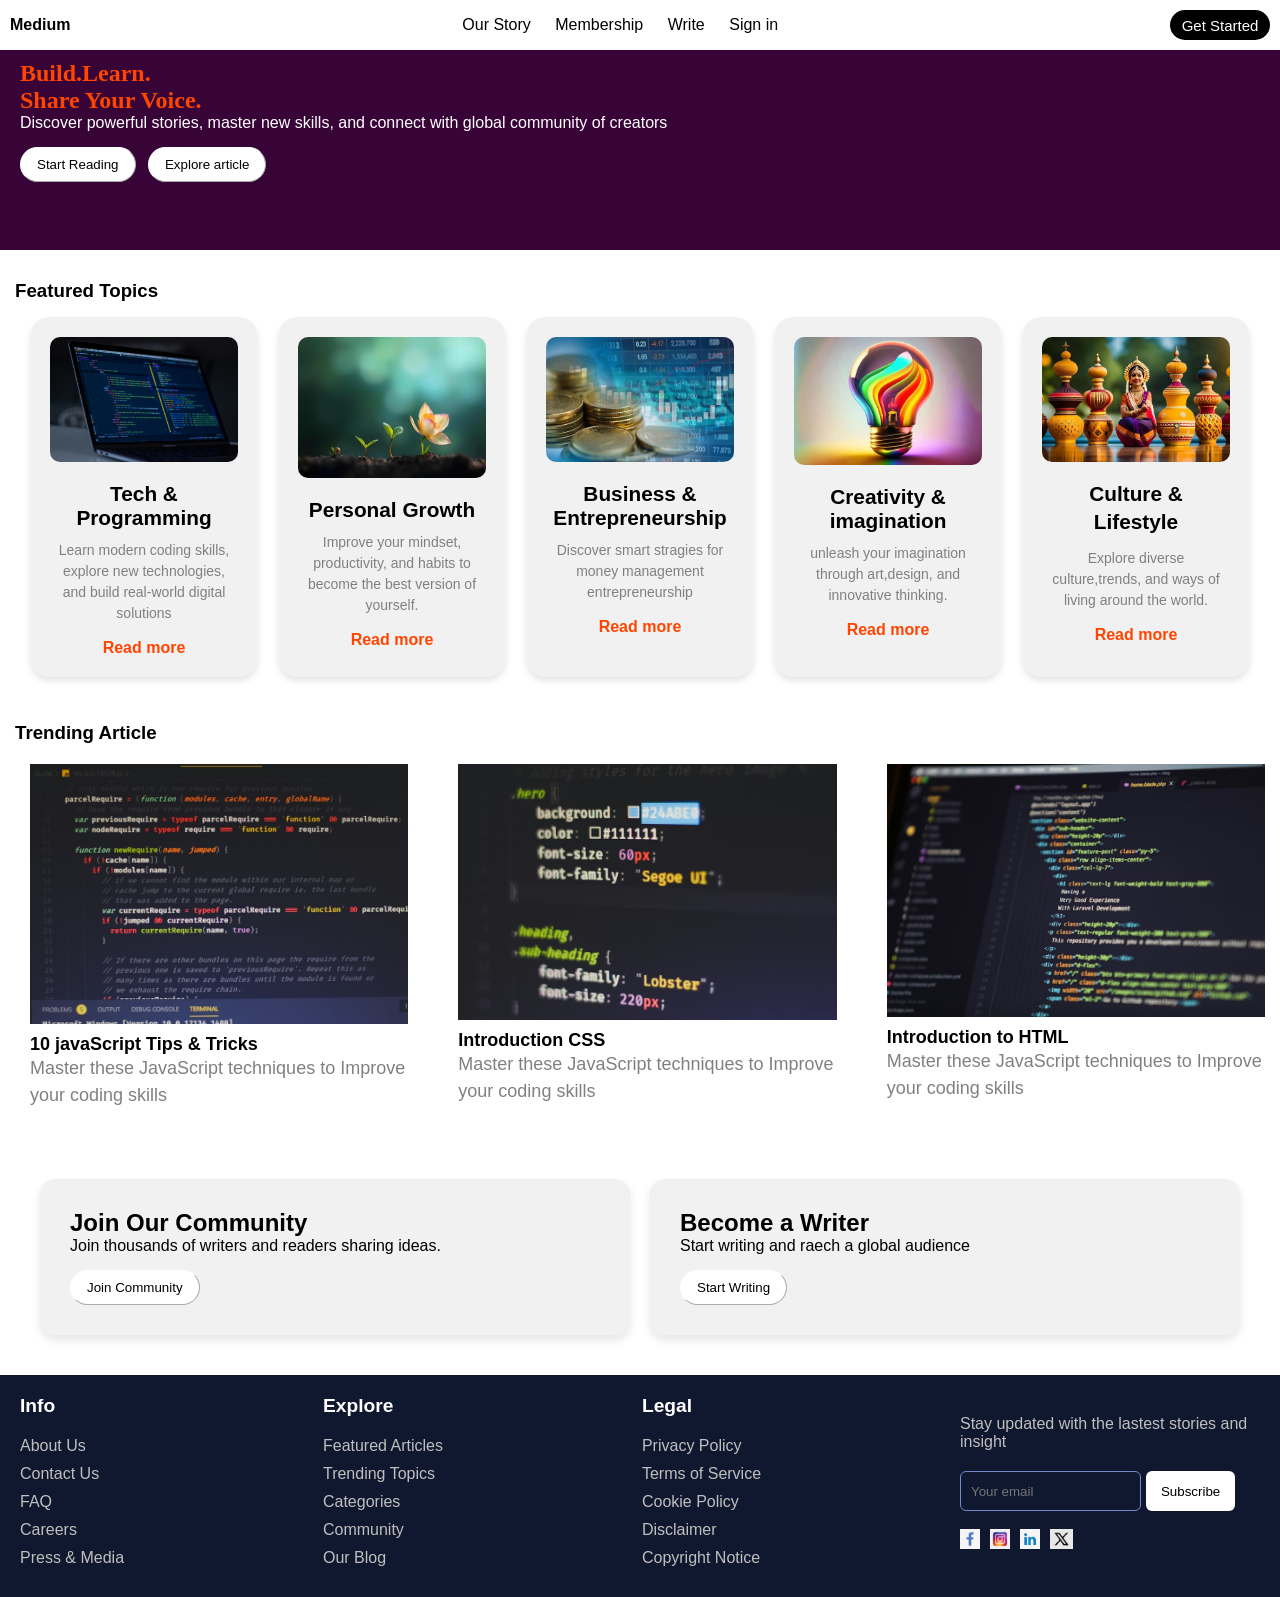
==== index.html @ 9b6be411 "Rename project1.html to index.html" ====
<html lang="en">
<head>
  <meta charset="UTF-8">
  <meta name="viewport" content="width=device-width, initial-scale=1.0">
  <title>Modern Platform</title>
  
  <link rel="stylesheet" href="project1.css">

</head>
<body>

  
  <!--NAVBAR-->
  <header class="navbar">
    <div class="logo">Medium</div>
    <nav>
      <a href="our story"> Our Story</a>
      <a href="membership">Membership</a>
      <a href="write">Write</a>
      <a href="sign in">Sign in</a>
    </nav>
    <button class="btn-outline">
        Get Started
    </button>
  </header>

  <!--HERO-->
  <section class="hero">
    <div class="hero-text">
      <h1>Build.Learn. <br>Share Your Voice.</h1>
      <p>Discover powerful stories, master new skills, and connect with global community of creators</p>
      <div class="buttons">
        <button class="btn-primary">Start Reading</button>
        <button class="btn-primary">Explore article</button>
      </div>
    </div>
  </section>

  <!--FEATURED TOPICS-->
  <main class="main">
    <h3 class="head">Featured Topics</h3>
    <section class="featured-topics">
        <div class="topics-container">
          <div class="topic-card">
            <img src="image/photo-1555066931-4365d14bab8c.jpeg" alt="">
            <h3>Tech & Programming</h3>
            <p>Learn modern coding skills, explore
              new technologies, and build real-world digital solutions
            </p>
            <a href="#">Read more</a>
          </div>

          <div class="topic-card">
            <img src="image/pg 1.jpg" alt="">
            <h3>Personal Growth</h3>
            <p>Improve your mindset, productivity, and habits to become
              the best version of yourself.
            </p>
            <a href="#">Read more</a>
          </div>

          <div class="topic-card">
            <img src="image/b1.jpg" alt="">
            <h3>Business & Entrepreneurship</h3>
            <p> Discover smart stragies for money management
                entrepreneurship
            </p>
            <a href="#">Read more</a>
          </div>

          <div class="topic-card">
            <img src="image/cr3.jpg" alt="">
            <h3> Creativity & imagination</h3>
            <p>unleash your imagination through art,design,
              and innovative thinking.
            </p>
            <a href="#">Read more</a>
          </div>

          <div class="topic-card">
            <img src="image/culture 1.jpg" alt="">
            <h3>Culture & <p>Lifestyle</p></h3>
            <p>Explore diverse culture,trends, and ways of living
              around the world.
            </p>
            <a href="#">Read more</a>
          </div>

          
        </div>
      </section>

      <!--TRENDING-->
      <h3 class="head">Trending Article</h3>
      <section class="articulate">
        <div class="articles">
          <div class="article">
            <img src="image/js.avif" alt="">
            <a class="next"href="">10 javaScript Tips & Tricks</a>
            <p>Master these JavaScript techniques to Improve
              your coding skills
            </p>
          </div>
        </div>

        <div class="articles">
          <div class="article">
            <img src="image/Css.avif" alt="">
            <a class="next"href="">Introduction CSS</a>
            <p>Master these JavaScript techniques to Improve
              your coding skills
            </p>
          </div>
        </div>

        <div class="articles">
          <div class="article">
            <img src="image/html.avif" alt="">
            <a class="next"href="">Introduction to HTML</a>
            <p>Master these JavaScript techniques to Improve
              your coding skills
            </p>
          </div>
        </div>
      </section>

      <!--COMMUNITY-->
      <section class="community">
        <div class="community-box">
          <h2>Join Our Community</h2>
          <P>Join thousands of writers and
            readers sharing ideas.</P>
            <button class="btn-primary"> Join Community</button>
        </div>

        <div class="community-box">
          <h2>Become a Writer</h2>
          <p>Start writing and raech a global audience</p>
          <button class="btn-primary">Start Writing</button>
        </div>
      </section>
  </main>

  <!--FOOTER 1-->
  <section class="footer">
    <div class="footer-row">
          <div class="footer-col">
            <h4>Info</h4>
            <ul class="links">
              <li><a href="#">About Us</a></li>
              <li><a href="#">Contact Us</a></li>
              <li><a href="#">FAQ</a></li>
              <li><a href="#">Careers</a></li>
              <li><a href="#">Press & Media</a></li>
            </ul>
          </div>

        <div class="footer-col">
          <h4>Explore</h4>
          <ul class="links">
           <li><a href="#">Featured Articles</a></li>
            <li><a href="#">Trending Topics</a></li>
            <li><a href="#">Categories</a></li>
            <li><a href="#">Community</a></li>
            <li><a href="#">Our Blog</a></li>
          </ul>
        </div>

        <div class="footer-col">
          <h4>Legal</h4>
          <ul class="links">
            <li><a href="#">Privacy Policy</a></li>
            <li><a href="#">Terms of Service</a></li>
            <li><a href="#">Cookie Policy</a></li>
            <li><a href="#">Disclaimer</a></li>
            <li><a href="#">Copyright Notice</a></li>
          </ul>
        </div>

        <div class="footer-col">
            <p>Stay updated with the lastest stories and
            insight
          </p>
          <form action="#">
            <input class="input" type="text" placeholder="Your email">
            <button class="button" type="submit">Subscribe</button>
          </form> 
          <div class="icons">
            <img src="image/Facebook.png" alt="">
            <img src="image/insta.png" alt="">
            <img src="image/LinkedIn.png" alt="">
            <img src="image/X.png" alt="">
          </div>
        </div>
    </div>
  </section>

</body>
</html>
---- project1.css ----
*{
  padding: 0;
  margin: 0;
  font-family: Arial, sans-serif;
  box-sizing: border-box;
}
body{
  background-color: white;
}

/* NAVBAR */
.navbar{
  display: flex;
  justify-content: space-between;
  background-color:  white;
  padding: 10px;
  align-items: center;
}
.navbar nav a{
  margin: 10px;
  text-decoration: none;
  color: black;
 
}
.logo{
  font-weight: bold;
}

/* HERO */
.hero{
  display: flex;
  justify-content: space-between;
  padding-left: 20px;
  padding-top: 10px;
  background-color:  rgb(56, 4, 56);
  height: 200px
}
.hero-text h1{
  color: orangered;
  font-family: 'Times New Roman', Times, serif;
}
.hero-text p{
  color: white;
}


/* BUTTON */
.btn-outline{
 background-color: black;
 color: white;
 border: none;
 border-radius: 40px;
 cursor: pointer;
 height: 30px;
 width: 100px;
 font-size: 15px;
 padding:  5px;
 vertical-align: top;
 transition: box-shadow 0.15s 
}
.btn-outline:active{
  opacity: 0.5;
}
.btn-outline:hover{
  box-shadow:  5px  5px  5px rgba(0, 0, 0, 0.15);
}
.btn-primary{
  margin-top: 15px;
  background-color: white;
  color: black;
  border-radius: 100px;
  border-color: white;
  border-width: 1px;
  padding-top: 9px;
  padding-bottom: 9px;
  padding-left: 16px;
  padding-right: 16px; 
  cursor: pointer;
  margin-right: 8px;
  vertical-align: top;
  transition: backgroud-color 0.15s,color 0.15s
} 
.btn-primary:hover{
  background-color: black;
  color: white;
}
.btn-primary:active{
  opacity: 0.7;
}

/*TOPICS*/
*{
  margin: 0;
  padding: 0;
  box-sizing: border-box;
}
.head{
  margin-top: 30px;
  margin-left: 15px;
  font-family: 'Segoe UI', Tahoma, Geneva, Verdana, sans-serif;
}
.featured-topics{
  padding: 15px 30px;
  background-color: white;
  text-align: center;
}

.topics-container{
  display: grid;
  grid-template-columns: repeat(5,1fr);
  gap: 20px;
  justify-content: center;
}
.topic-card{
  background-color: rgb(241, 241, 241);
  padding: 20px;
  border-radius: 20px;
  text-align: center;
   box-shadow: 0 4px 6px rgba(0, 0, 0, 0.1);
  transition: all 0.3s ease-in-out;
  width: 100%;
  height: 100%;
  max-width: 320px;
}
.topic-card img{
  width: 100%;
  border-radius: 10px;
  height: auto;
  margin-bottom: 20px;
}
.topic-card h3{
  font-size: 1.3rem;
  margin-bottom: 10px;
  font-weight: bold;
  color: black;
}
.topic-card h3 p{
   font-size: 1.3rem;
  margin-bottom: 10px;
  font-weight: bold;
  color: black;
}
.topics-container p{
  font-size: 14px;
  margin-bottom: 15px;
  line-height: 1.5;
  color: gray;
}
.topic-card a{
  color: orangered;
  text-decoration: none;
  font-weight: bold;
  transition: color 0.3s ease;
}
.topic-card a:hover{
  color: black
}
.topic-card:hover{
  box-shadow: 0 6px 12px rgba( 0, 0, 0, 0.15);
  transform: translate(-5px)
}
/*TRENDING*/
.articulate{
  padding-top: 5px;
  padding-left: 15px;
  display: grid;
  grid-template-columns:  1fr 1fr 1fr ;
  gap: 20px;
}
.article{
  background-color: white;
  padding: 15px;
  border-radius: 20px;
  flex: 1;
}
.article img{
  width: 100%;
  padding-bottom: 10px;
}
.next{
  text-decoration: none;
  font-weight: bold;
  color: black;
  font-family: Arial, Helvetica, sans-serif;
  font-size: 18px;
  transition: 0.5s;
}
.next:hover{
  color: #0e1a3b;
}
.article p{
  font-size: 18px;
  margin-bottom: 15px;
  line-height: 1.5;
  color: gray;
}

/*Community*/
.community{
  display: flex;
  gap: 20px;
  padding: 40px;
  background-color: white;
}
.community-box{
  background: rgb(241, 241, 241);
  padding: 30px;
  border-radius: 15px;
  flex: 1;
  z-index: 1;
  box-shadow: 0 5px 10px rgba(0, 0, 0, 0.1)
}

/*FOOTER*/
.footer{
  position: absolute;
  width: 100%;
  background-color: #10182f;
  
}
.footer .footer-row{
  display: flex;
  flex-wrap: wrap;
  justify-content: space-between;
  gap: 3.5rem;
  padding: 20px;
}
.footer-col h4{
  color: #fff;
  font-size: 1.2rem;
  font-weight: 400px;
}
.links{
  margin-top: 20px;
}
.links li{
  list-style: none;
  margin-bottom: 10px;
}
.links li a{
  text-decoration: none;
  color: #bfbfbf;
}
.links li a:hover{
  color: #fff;
}
.footer-col p{
  margin: 20px 0;
  color: #bfbfbf;
  max-width: 300px;
}
.footer-col form{
  display: flex;
  gap: 5px;
}
.footer-col input{
  height: 40px;
  border-radius: 6px;
  background: none;
  max-width: 100%;
  outline: none;
  border: 1px solid #7489c6;
  caret-color: #fff;
  padding-left: 10px;
}
.input{
  color: white;
}
.button{
  background-color: #fff;
  outline: none;
  border: none;
  border-radius: 6px;
  padding: 10px 15px; 
  cursor: pointer;
  font-weight: 500px;
  transition: 0.2s ease;
}
.button:hover{
  background-color: #cecccc;
}
.icons{
  display: flex;
  margin-top: 18px;
  gap: 10px;
  cursor: Pointer;
}
.icons img{
  height: 20px;
}


            /*MEDIA QUERY*/
 /*for footer*/  
 @media (max-width: 768px){
  .footer{
    position: relative;
    bottom: 0;
    left: 0;
    transform: none;
    width: 100%;
    border-radius: 0;
  }
  .footer .footer-row{
    padding: 20px;
    gap: 1rem;
  }
  .footer-col form{
    display: block;
  }
  .footer-col form button{
    margin: 10px 0 0 0;
  }
 } 
 
 /*community*/
 @media(max-width:768px){
  .community{
    display: block;
  }
  .community-box{
    margin: 20px;
  }
 }
 /*Trending*/
 @media(max-width: 768px){
  .articlulate{
    grid-template-columns: 1fr;
  }
 }

 /*Featured Topics*/
 @media(max-width:768px){
  .topics-container{
    grid-template-columns: repeat(2, 1fr)
  }
 }
 @media(max-width:480px){
  .topics-container{
    grid-template-columns: repeat(1, 1fr)
  }
 }

 /* top*/
 @media screen and (max-width:768px){
  .navbar{
    flex-direction: column;
    align-items: center;
    gap: 10px;
  }
  .navbar a{
    flex-direction: column;
    gap: 10px;
  }

  .hero{
    padding: 30px 15px;
    text-align: center;
  }
  .hero h1{
    font-size: 1.8rem;
    line-height: 1.3;
  }
  .hero p{
    font-size: 0.95rem;
  }
  .buttons{
    display: flex;
    flex-direction: column;
    gap: 10px;
  }
  .btn-primary{
    width: 100%;
  }
 }
 @media screen and (max-width:480px){
  .hero h1{
    font-size: 1.5rem;
  }
  .hero p{
    font-size: 0.9rem
  }
 }
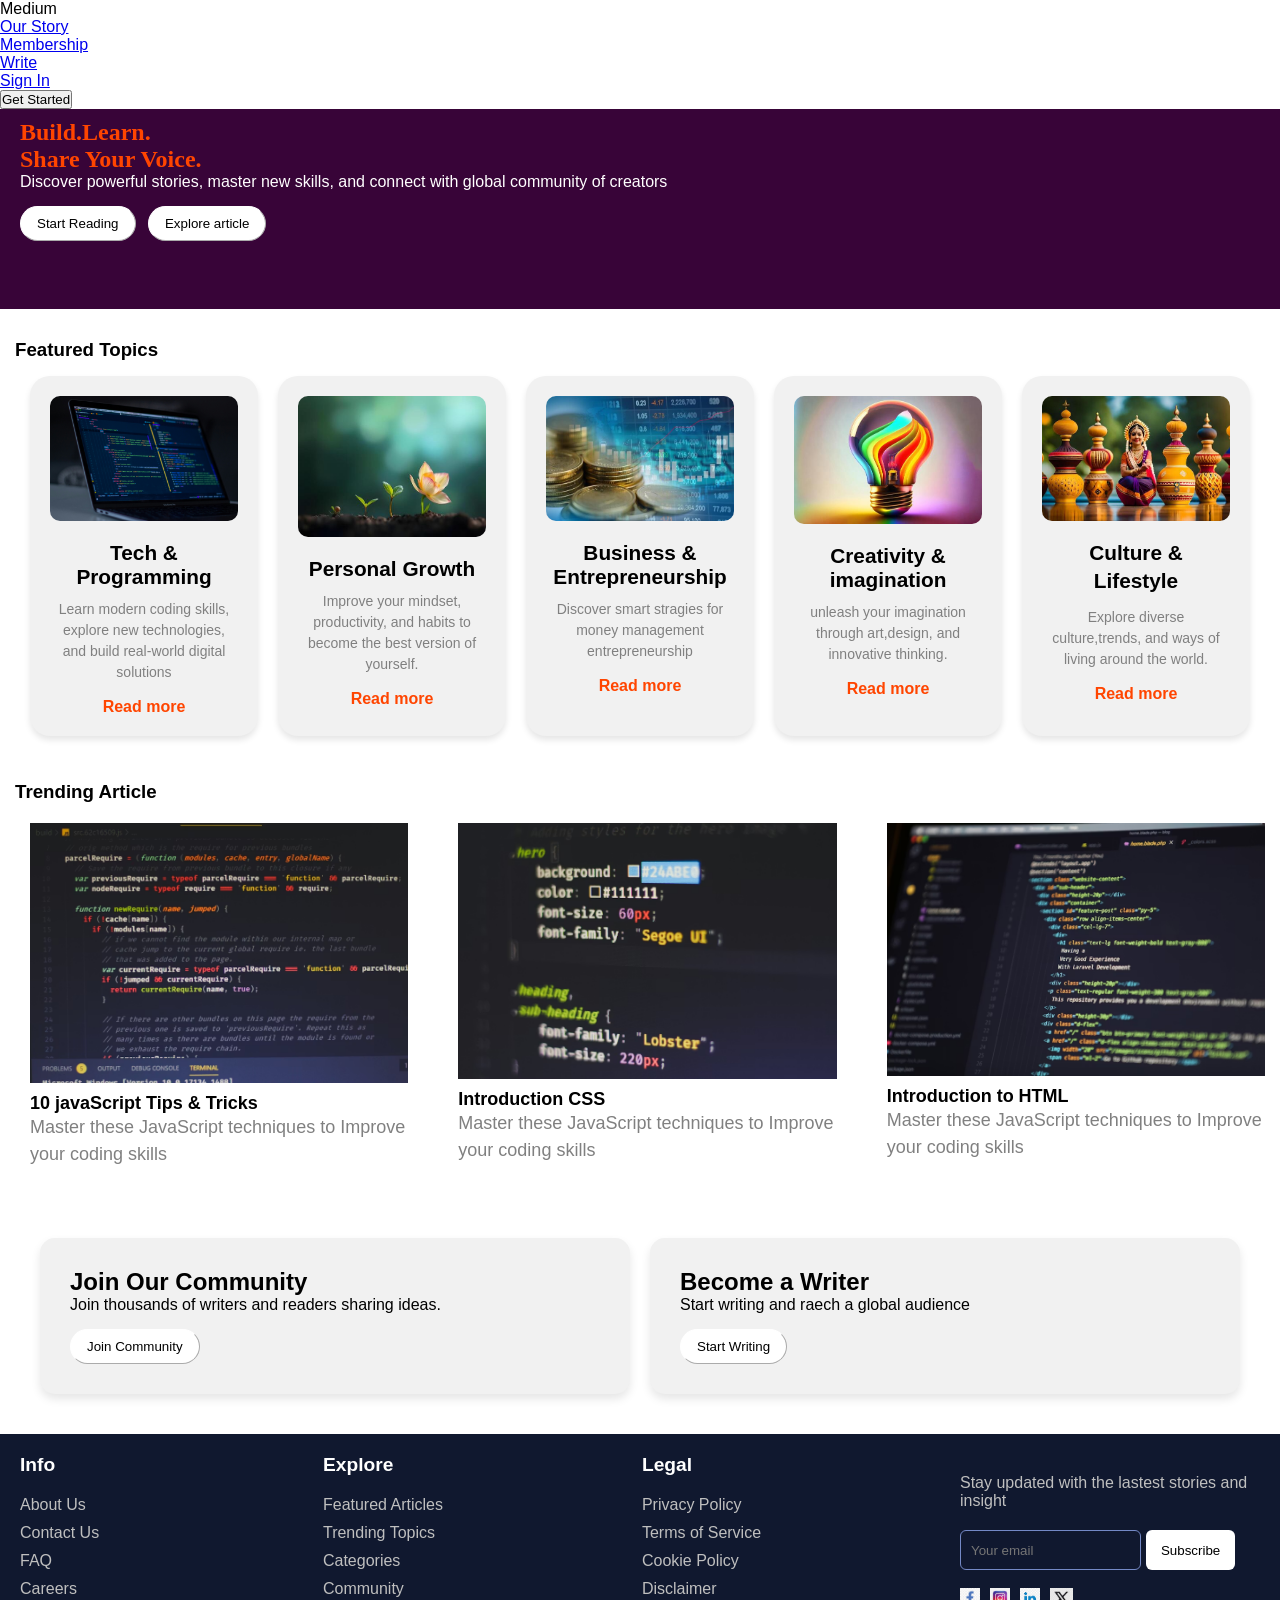
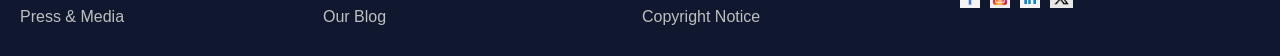
==== commit ea2cc69d: "Update index.html" ====
--- a/index.html
+++ b/index.html
@@ -8,20 +8,18 @@
 
 </head>
 <body>
-
-  
   <!--NAVBAR-->
-  <header class="navbar">
-    <div class="logo">Medium</div>
+  <header>
     <nav>
-      <a href="our story"> Our Story</a>
-      <a href="membership">Membership</a>
-      <a href="write">Write</a>
-      <a href="sign in">Sign in</a>
+      <div class="logos">Medium</div>
+      <ul class="nav-links">
+        <li><a href="#">Our Story</a></li>
+        <li><a href="#">Membership</a></li>
+        <li><a href="#">Write</a></li>
+        <li><a href="#">Sign In</a></li>
+        <button class="btn">Get Started</button>
+      </ul>
     </nav>
-    <button class="btn-outline">
-        Get Started
-    </button>
   </header>
 
   <!--HERO-->
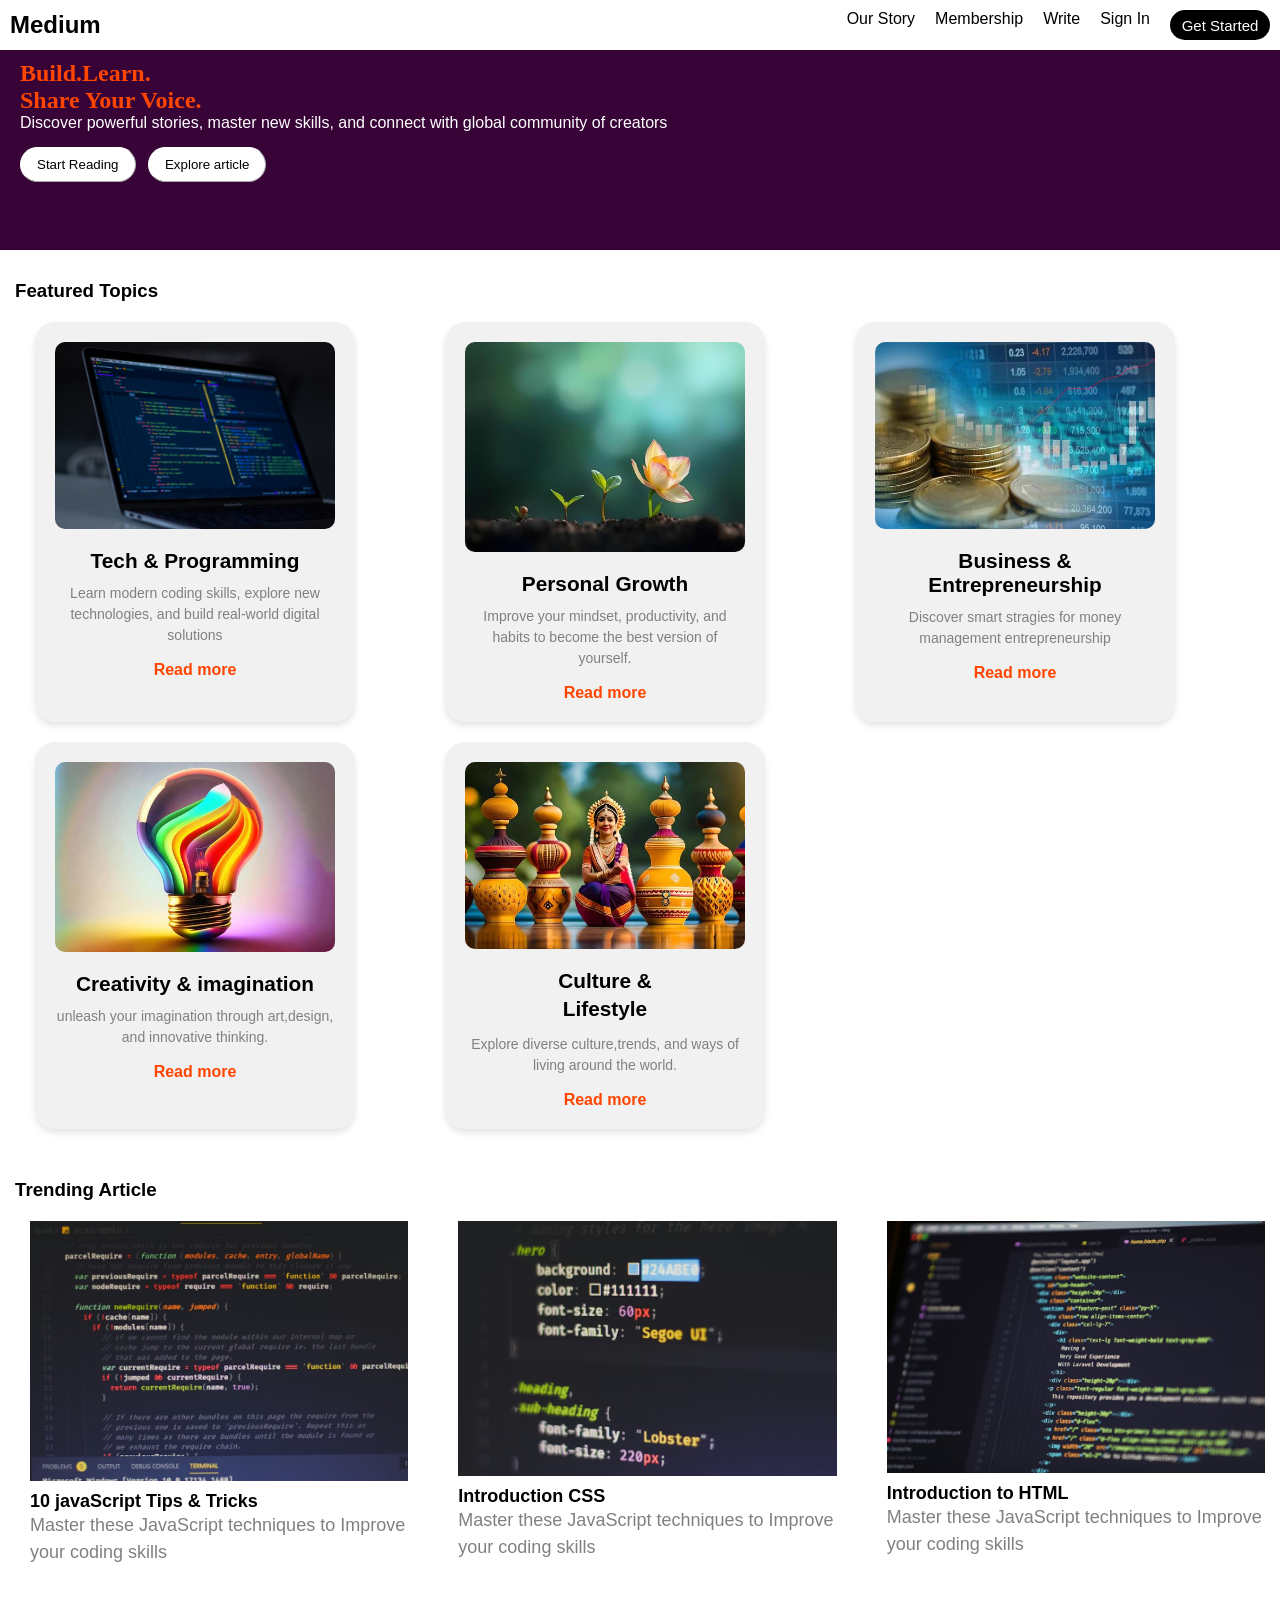
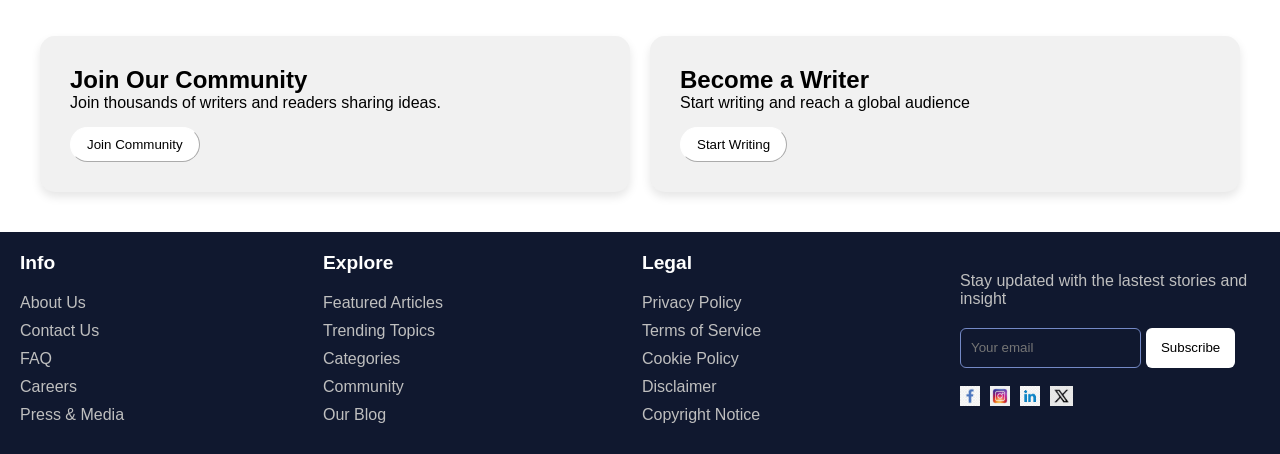
==== commit 87ef7ebb: "Update index.html" ====
--- a/index.html
+++ b/index.html
@@ -133,7 +133,7 @@
 
         <div class="community-box">
           <h2>Become a Writer</h2>
-          <p>Start writing and raech a global audience</p>
+          <p>Start writing and reach a global audience</p>
           <button class="btn-primary">Start Writing</button>
         </div>
       </section>
--- a/project1.css
+++ b/project1.css
@@ -9,20 +9,33 @@
 }
 
 /* NAVBAR */
-.navbar{
-  display: flex;
-  justify-content: space-between;
-  background-color:  white;
-  padding: 10px;
-  align-items: center;
-}
-.navbar nav a{
-  margin: 10px;
+a{
   text-decoration: none;
   color: black;
- 
-}
-.logo{
+ }
+.nav-links{
+  list-style: none;
+  margin: 0;
+  padding: 0;
+  display: flex;
+  gap: 20px;
+}
+.btns{
+  background-color: #000;
+  color: #fff;
+  padding: 10px 20px;
+  border: none;
+  cursor: pointer;
+  border-radius: 30px;
+}
+nav{
+  display: flex;
+  justify-content: space-between;
+  align-items: center;
+  padding: 10px 10px;
+}
+.logos{
+  font-size: 24px;
   font-weight: bold;
 }
 
@@ -33,7 +46,8 @@
   padding-left: 20px;
   padding-top: 10px;
   background-color:  rgb(56, 4, 56);
-  height: 200px
+  height: 200px;
+  width: 100%;
 }
 .hero-text h1{
   color: orangered;
@@ -45,7 +59,7 @@
 
 
 /* BUTTON */
-.btn-outline{
+.btn{
  background-color: black;
  color: white;
  border: none;
@@ -58,10 +72,10 @@
  vertical-align: top;
  transition: box-shadow 0.15s 
 }
-.btn-outline:active{
+.btn:active{
   opacity: 0.5;
 }
-.btn-outline:hover{
+.btn:hover{
   box-shadow:  5px  5px  5px rgba(0, 0, 0, 0.15);
 }
 .btn-primary{
@@ -317,61 +331,96 @@
  @media(max-width:768px){
   .community{
     display: block;
+    padding: 2px;
+
   }
   .community-box{
     margin: 20px;
   }
  }
  /*Trending*/
- @media(max-width: 768px){
-  .articlulate{
-    grid-template-columns: 1fr;
-  }
- }
+ @media (max-width: 768px) {
+  .articulate{
+    display: block;
+  }
+ }
+ 
+ 
 
  /*Featured Topics*/
  @media(max-width:768px){
   .topics-container{
-    grid-template-columns: repeat(2, 1fr)
+    margin: 5px;
+    align-items: center;
+    grid-template-columns: repeat(1, 1fr)
+  }
+  .topic-card a{
+    font-size: 20px;
+  }
+  .topic-card p{
+    font-size: 18px;
   }
  }
  @media(max-width:480px){
   .topics-container{
+    margin: 3px;
     grid-template-columns: repeat(1, 1fr)
   }
  }
+ @media (min-width:1000px) {
+  .topics-container{
+    margin: 5px;
+    align-items: center;
+    grid-template-columns: repeat(3, 1fr)
+  }
+ }
+ @media(min-width: 481px) and (max-width: 999px){
+  .topics-container{
+  display: grid;
+  grid-template-columns:  1fr 1fr;}
+}
+
 
  /* top*/
  @media screen and (max-width:768px){
-  .navbar{
+  nav{
+    padding: 10px 20px;
+  }
+  .nav-links{
+    position: absolute;
+    top: 60px;
+    right: 0;
+    background-color: white;
+    width: 100%;
     flex-direction: column;
     align-items: center;
-    gap: 10px;
-  }
-  .navbar a{
-    flex-direction: column;
-    gap: 10px;
-  }
+    gap: 15px;
+    padding: 20px 0;
+    display: none;
+  }
+ 
+  
 
   .hero{
-    padding: 30px 15px;
-    text-align: center;
+    padding: 15px 13px;
   }
   .hero h1{
-    font-size: 1.8rem;
     line-height: 1.3;
+    padding-bottom: 10px;
   }
   .hero p{
     font-size: 0.95rem;
+    line-height: 1.4;
   }
   .buttons{
     display: flex;
-    flex-direction: column;
+    flex-direction: row;
     gap: 10px;
   }
   .btn-primary{
-    width: 100%;
-  }
+    font-size: 13px;
+  }
+  
  }
  @media screen and (max-width:480px){
   .hero h1{
@@ -380,4 +429,6 @@
   .hero p{
     font-size: 0.9rem
   }
- }+ }
+ 
+ }
